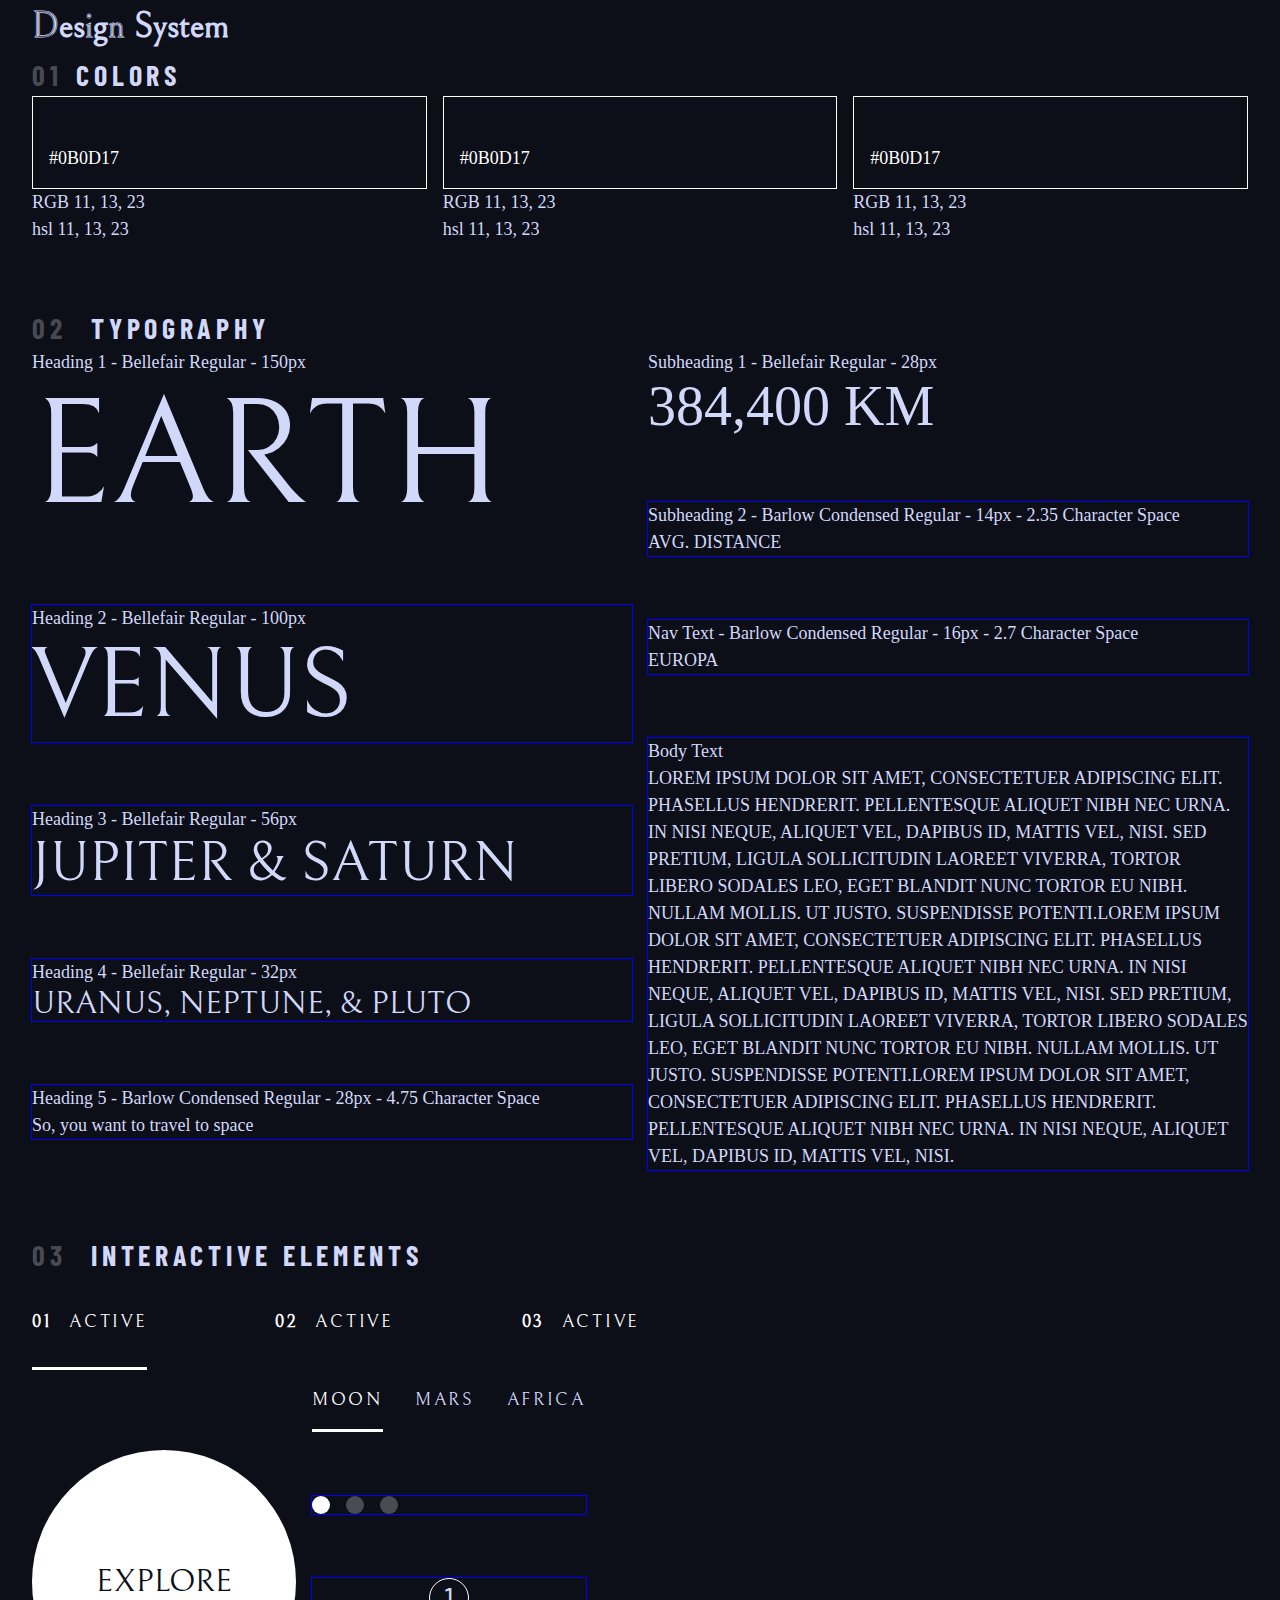
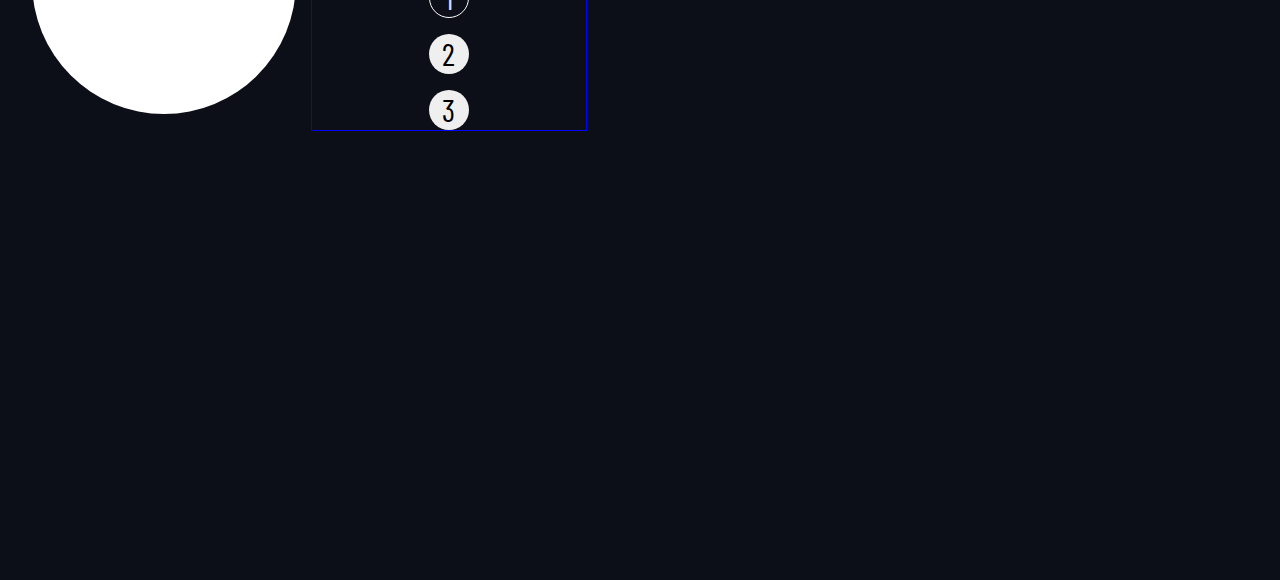
==== index.html @ 7bd152a9 "Css system design" ====
<!DOCTYPE html>
<html lang="en">
<head>
    <meta charset="UTF-8">
    <meta http-equiv="X-UA-Compatible" content="IE=edge">
    <meta name="viewport" content="width=device-width, initial-scale=1.0">
    <link rel="stylesheet" href="./style.css">
    <link rel="preconnect" href="https://fonts.googleapis.com">
    <link rel="preconnect" href="https://fonts.gstatic.com" crossorigin>
    <link href="https://fonts.googleapis.com/css2?family=Barlow+Condensed:wght@100;200;300;400;500;600;700;800&family=Barlow:wght@100;200;300;400;500;700&family=Bellefair&display=swap" rel="stylesheet">
    <title>Css System Design</title>
</head>
<body>
    <div class="container">
        <h1 class="ff-serif">Design System</h1>
        <section id="colors">
            <h2 class="numbered-title"><span>01</span>colors</h2>
            <div class="flex">
                <div style="flex-grow: 1;">
                    <div class="bg-dark text-white" style="padding: 3rem 1rem 1rem; border: 1px solid white ">
                        #0B0D17
                    </div>
                    <p><span class="text-accent">RGB 11, 13, 23</span></p>
                    <p><span class="text-accent">hsl 11, 13, 23</span></p>
                </div>
                <div style="flex-grow: 1;">
                    <div class="bg-dark text-white" style="padding: 3rem 1rem 1rem; border: 1px solid white ">
                        #0B0D17
                    </div>
                    <p><span class="text-accent">RGB 11, 13, 23</span></p>
                    <p><span class="text-accent">hsl 11, 13, 23</span></p>
                </div>
                <div style="flex-grow: 1;">
                    <div class="bg-dark text-white" style="padding: 3rem 1rem 1rem; border: 1px solid white ">
                        #0B0D17
                    </div>
                    <p><span class="text-accent">RGB 11, 13, 23</span></p>
                    <p><span class="text-accent">hsl 11, 13, 23</span></p>
                </div>
            </div>
        </section>

        <section id="typography"  style="margin: 4rem 0">
            <h2 class="numbered-title"><span>02 </span>Typography</h2>
            <div class="flex">
                <div style="flex-basis: 100%; --flow-space:4rem;" class="flow">
                    <div> 
                        <p class="text-accent">Heading 1 - Bellefair Regular - 150px</p>
                        <p class="fs-900 ff-serif uppercase">Earth</p>
                    </div>
                    <div> 
                        <p class="text-accent">Heading 2 - Bellefair Regular - 100px</p>
                        <p class="fs-800 ff-serif uppercase">Venus</p>
                    </div>
                    <div> 
                        <p class="text-accent">Heading 3 - Bellefair Regular - 56px</p>
                        <p class="fs-700 ff-serif uppercase">Jupiter & Saturn</p>
                    </div>
                    <div> 
                        <p class="text-accent">Heading 4 - Bellefair Regular - 32px</p>
                        <p class="fs-600 ff-serif uppercase">Uranus, Neptune, & Pluto</p>
                    </div>
                    <div> 
                        <p class="text-accent">Heading 5 - Barlow Condensed Regular - 28px - 4.75 Character Space</p>
                        <p>So, you want to travel to space</p>
                    </div>
                
                </div>
                
                <div  style="flex-basis: 100%; --flow-space:4rem;" class="flow">
                    <div> 
                        <p class="text-accent">Subheading 1 - Bellefair Regular - 28px</p>
                        <p class="uppercase fs-700 ff-seif">384,400 km</p>
                    </div>
                    <div> 
                        <p class="text-accent">Subheading 2 - Barlow Condensed Regular - 14px - 2.35 Character Space</p>
                        <p class="uppercase fs-400 ff-seif">Avg. Distance</p> 
                    </div>
                    <div> 
                        <p class="text-accent">Nav Text - Barlow Condensed Regular - 16px - 2.7 Character Space</p>
                        <p class="uppercase fs-400 ff-seif">Europa</p>
                    </div>
                    <div> 
                        <p class="text-accent">Body Text</p>
                        <p class="uppercase fs-400 ff-seif">Lorem ipsum dolor sit amet, consectetuer adipiscing elit. Phasellus hendrerit. Pellentesque aliquet nibh nec urna. In nisi neque, aliquet vel, dapibus id, mattis vel, nisi. Sed pretium, ligula sollicitudin laoreet viverra, tortor libero sodales leo, eget blandit nunc tortor eu nibh. Nullam mollis. Ut justo. Suspendisse potenti.Lorem ipsum dolor sit amet, consectetuer adipiscing elit. Phasellus hendrerit. Pellentesque aliquet nibh nec urna. In nisi neque, aliquet vel, dapibus id, mattis vel, nisi. Sed pretium, ligula sollicitudin laoreet viverra, tortor libero sodales leo, eget blandit nunc tortor eu nibh. Nullam mollis. Ut justo. Suspendisse potenti.Lorem ipsum dolor sit amet, consectetuer adipiscing elit. Phasellus hendrerit. Pellentesque aliquet nibh nec urna. In nisi neque, aliquet vel, dapibus id, mattis vel, nisi. </p>
                    </div>
                </div>
            </div>
        </section>

        <!--interactive-elements section-->
        <section id="interactive-elements">
            <h2 class="numbered-title"><span>03</span> Interactive elements</h2>
            
            <!-- navigation -->
            <div class="ff-serif">
                <nav>
                    <ul class="primary-navigation flex underline-indicators">
                        <li class="active">
                            <a href="" class="uppercase text-white letter-spacing-2">
                                <span>01</span>
                                Active
                            </a>
                        </li>
                        <li>
                            <a href="" class="uppercase text-white letter-spacing-2">
                                <span>02</span>
                                Active
                            </a>
                        </li>
                        <li>
                            <a href="" class="uppercase text-white letter-spacing-2">
                                <span>03</span>
                                Active
                            </a>
                        </li>
                    </ul>
                </nav>
            </div>
            
            <div class="flex">
                <div style="margin-top: 5rem;">
                    <!-- explore button -->
                    <a href="" class="large-button uppercase ff-serif fs-600  text-dark bg-white">Explore</a>
                </div>
                
                <div class="flow" style="margin-bottom: 50vh; --flow-space: 4rem;">
                    <!-- Tabs -->
                    
                    <div class="tab-list underline-indicators flex">
                        <button class="uppercase text-accent letter-spacing-2 bg-dark ff-serif" aria-selected="true">
                            Moon
                        </button>
                        <button class="uppercase text-accent letter-spacing-2 bg-dark ff-serif" aria-selected="false">
                            Mars
                        </button>
                        <button class="uppercase text-accent letter-spacing-2 bg-dark ff-serif" aria-selected="false">
                            Africa
                        </button>
                    </div>

                    <!-- Dots -->
                    
                    <div class="dot-indicators flex">
                        <button aria-selected="true">
                            <span class="sr-only">
                                Slide title
                            </span>
                        </button>
                        <button aria-selected="false">
                            <span class="sr-only">
                                Slide title
                            </span>
                        </button>
                        <button aria-selected="false">
                            <span class="sr-only">
                                Slide title
                            </span>
                        </button>
                    </div>

                    <!-- Numbers -->

                    <div class="flex num-indicators ff-sans-cond fs-600">
                        <button aria-selected="true" aria-choosen="first">
                            1
                        </button>
                        <button aria-selected="true" aria-choosen="second">
                            2
                        </button>
                        <button aria-selected="true" aria-choosen="third">
                            3
                        </button>
                    </div>
                </div>
            </div>
            
        </section>
    </div>
</body>
</html>
---- style.css ----
/*---------------------*/
/*  custom properties  */
/*---------------------*/

:root {
    --clr-dark: 230 35% 7%;
    --clr-light: 231 77% 90%;
    --clr-white: 0 0% 100%;

    /* font sizes */
    --fs-900: 9.375rem;
    --fs-800: 6.275rem;
    --fs-700: 3.5rem;
    --fs-600: 2rem;
    --fs-500: 1.75rem;
    --fs-400: 1.125rem;
    --fs-300: 1rem;
    --fs-200: 0.875rem;

    /* font families */

    --ff-serif: 'Bellefair', serif;
    --ff-sans-cond: 'Barlow Condensed', sans-serif;
    --ff-sans: 'Barlow', sans-serif;
}


/*---------------------*/
/*        reset        */
/*---------------------*/

/* https://piccalil.li/blog/a-modern-css-reset/ */

/* box sizing */
*,
*::before,
*::after {
    box-sizing: border-box;
}

/* reset margin */
body,
h1,
h2,
h3,
h4,
h5,
p,
figure,
picture {
    margin: 0;
}

/* set up the body */
body {
    font-family: var(--ff-sans-normal);
    line-height: 1.5;
    min-height: 100vh;
    font-size: var(--fs-400);
    color: hsl( var(--clr-light) );
    background-color: hsl( var(--clr-dark) );
    font-weight: 400;
}

/* make images easier to work with */
img,
picture {
    max-width: 100%;
    display: block;
}

/* make forms easier to work with */
input,
textarea,
select,
button {
    font: inherit;
}

/* remove animation for people who've turned them off  */
@media (prefers-reduced-motion: reduce) {
    *,
    *::before,
    *::after {
      animation-duration: 0.01ms !important;
      animation-iteration-count: 1 !important;
      transition-duration: 0.01ms !important;
      scroll-behavior: auto !important;
    }
}


/*---------------------*/
/*   utility classes   */
/*---------------------*/

/* general */

.flex {
    display: flex;
    gap: var(--gap, 1rem);
}

.grid {
    display: grid;
    gap: var(--gap, 1rem);
}

/*== apply this style for all children execpt firt child == */

/*
1 - FIRST METHOD
.flow > * + * {
    margin-top: 1rem;
    outline: 1px solid red;
} 
2 - FIRST METHOD
 second way to do that
 .flow *:not(:first-child) {

}
*/

.flow > *:where(:not(:first-child)) {
    margin-top: var(--flow-space, 1rem);
    outline: 1px solid blue;
}
.container {
    max-width: 80rem;
    padding-inline: 2rem;
    margin-inline: auto;
}

.sr-only {
    position: absolute;
    width: 1px;
    height: 1px;
    padding: 0;
    margin: -1px;
    overflow: hidden;
    clip: rect(0, 0, 0, 0);
    white-space: nowrap;
    border: 0;
}

/* colors */
.bg-dark { background-color: hsl( var(--clr-dark) );}
.bg-accent { background-color: hsl( var(--clr-light) );}
.bg-white { background-color: hsl( var(--clr-white) );}

.text-dark { color: hsl( var(--clr-dark) );}
.text-accent { color: hsl( var(--clr-light) );}
.text-white { color: hsl( var(--clr-white) );}


.example-component {
    background-color: hsl( var(--clr-light) / 0.2 );
}


/* typography */
.ff-serif {font-family: var(--ff-serif); }
.ff-sans-cond {font-family: var(--ff-sans-cond); }
.ff-sans-normal {font-family: var(--ff-sans-normal); }

.letter-spacing-1 {letter-spacing: 4.75px; }
.letter-spacing-2 {letter-spacing: 2.7px; }
.letter-spacing-3 {letter-spacing: 2.35px; }

.uppercase { text-transform: uppercase; }

.fs-900 { font-size: var(--fs-900); }
.fs-800 { font-size: var(--fs-800); }
.fs-700 { font-size: var(--fs-700); }
.fs-600 { font-size: var(--fs-600); }
.fs-500 { font-size: var(--fs-500); }
.fs-400 { font-size: var(--fs-400); }
.fs-300 { font-size: var(--fs-300); }
.fs-200 { font-size: var(--fs-200); }

.fs-900,
.fs-800,
.fs-700,
.fs-600 {
    line-height: 1.1;
}


.numbered-title {
    font-family: var(--ff-sans-cond);
    font-size: var(--fs-500);
    text-transform: uppercase;
    letter-spacing: 4.72px;
}

.numbered-title span {
    margin-right: .5em;
    font-weight: 700;
    color: hsl( var(--clr-white) / .25);
}

/*---------------------*/
/*      componnets     */
/*---------------------*/

.large-button {
    display: grid;
    padding: 0 2em;
    place-items: center;
    aspect-ratio: 1;
    z-index: 1;
    text-decoration: none;
    border-radius: 50%;
    position: relative;
}

.large-button::after {
    content: '';
    position: absolute;
    z-index: -1;
    background: hsl( var(--clr-white) / .15 );
    width: 100%;
    height: 100%;
    border-radius: 50%;
    opacity: 0;
    transition: opacity 500ms linear, transform 750ms ease-in-out;
}

.large-button:hover::after,
.large-button:focus::after {
    opacity: 1;
    transform: scale(1.2);
}

.primary-navigation {
    --gap:8rem;
    list-style-type: none;
    padding: 0;
    margin: 0;
    --underline-gap: 2rem
}


.primary-navigation a {
    text-decoration: none;
}

.primary-navigation a > span {
    font-weight: 700;
    margin-right: .5em;
}

.underline-indicators > * {
    padding: var(--underline-gap, 1rem) 0;
    border: 0;
    border-bottom: .2rem solid hsl( var(--clr-white) / 0);
    cursor: pointer;
}

.underline-indicators  > *:hover,
.underline-indicators  > *:focus {
    border-color: hsl( var(--clr-white) / .25 );
}

.underline-indicators > .active,
.underline-indicators > [aria-selected="true"] {
    border-color: hsl( var(--clr-white) / 1 );
    color: hsl( var(--clr-white) );
}

.tab-list {
    --gap: 2rem;
}

.dot-indicators > * {
    cursor: pointer;
    border: 0;
    border-radius: 50%;
    padding: .5em;
    background-color: hsl( var(--clr-white) / .25 );
}

.dot-indicators > *:hover,
.dot-indicators > *:focus {
    background-color: hsl( var(--clr-white) / .5 );
}

.dot-indicators > [aria-selected="true"] {
    background-color: hsl( var(--clr-white) / 1 );
}

.num-indicators {
   flex-direction: column;
   place-items: center;
}
.num-indicators > * {
   display: grid;
   place-items: center;
   width: 40px;
   height: 40px;
   border: 0;
   border-radius: 50%;
   cursor: pointer;
   transition: all .2s;
}

.num-indicators > *:hover,
.num-indicators > *:focus {
    transform: scale(1.5)
}

.num-indicators > [aria-choosen="first"] {
    background-color: hsl( var(--clr-dark) );
    border: 1px solid hsl( var(--clr-white) );
    color: hsl( var(--clr-light) );
}
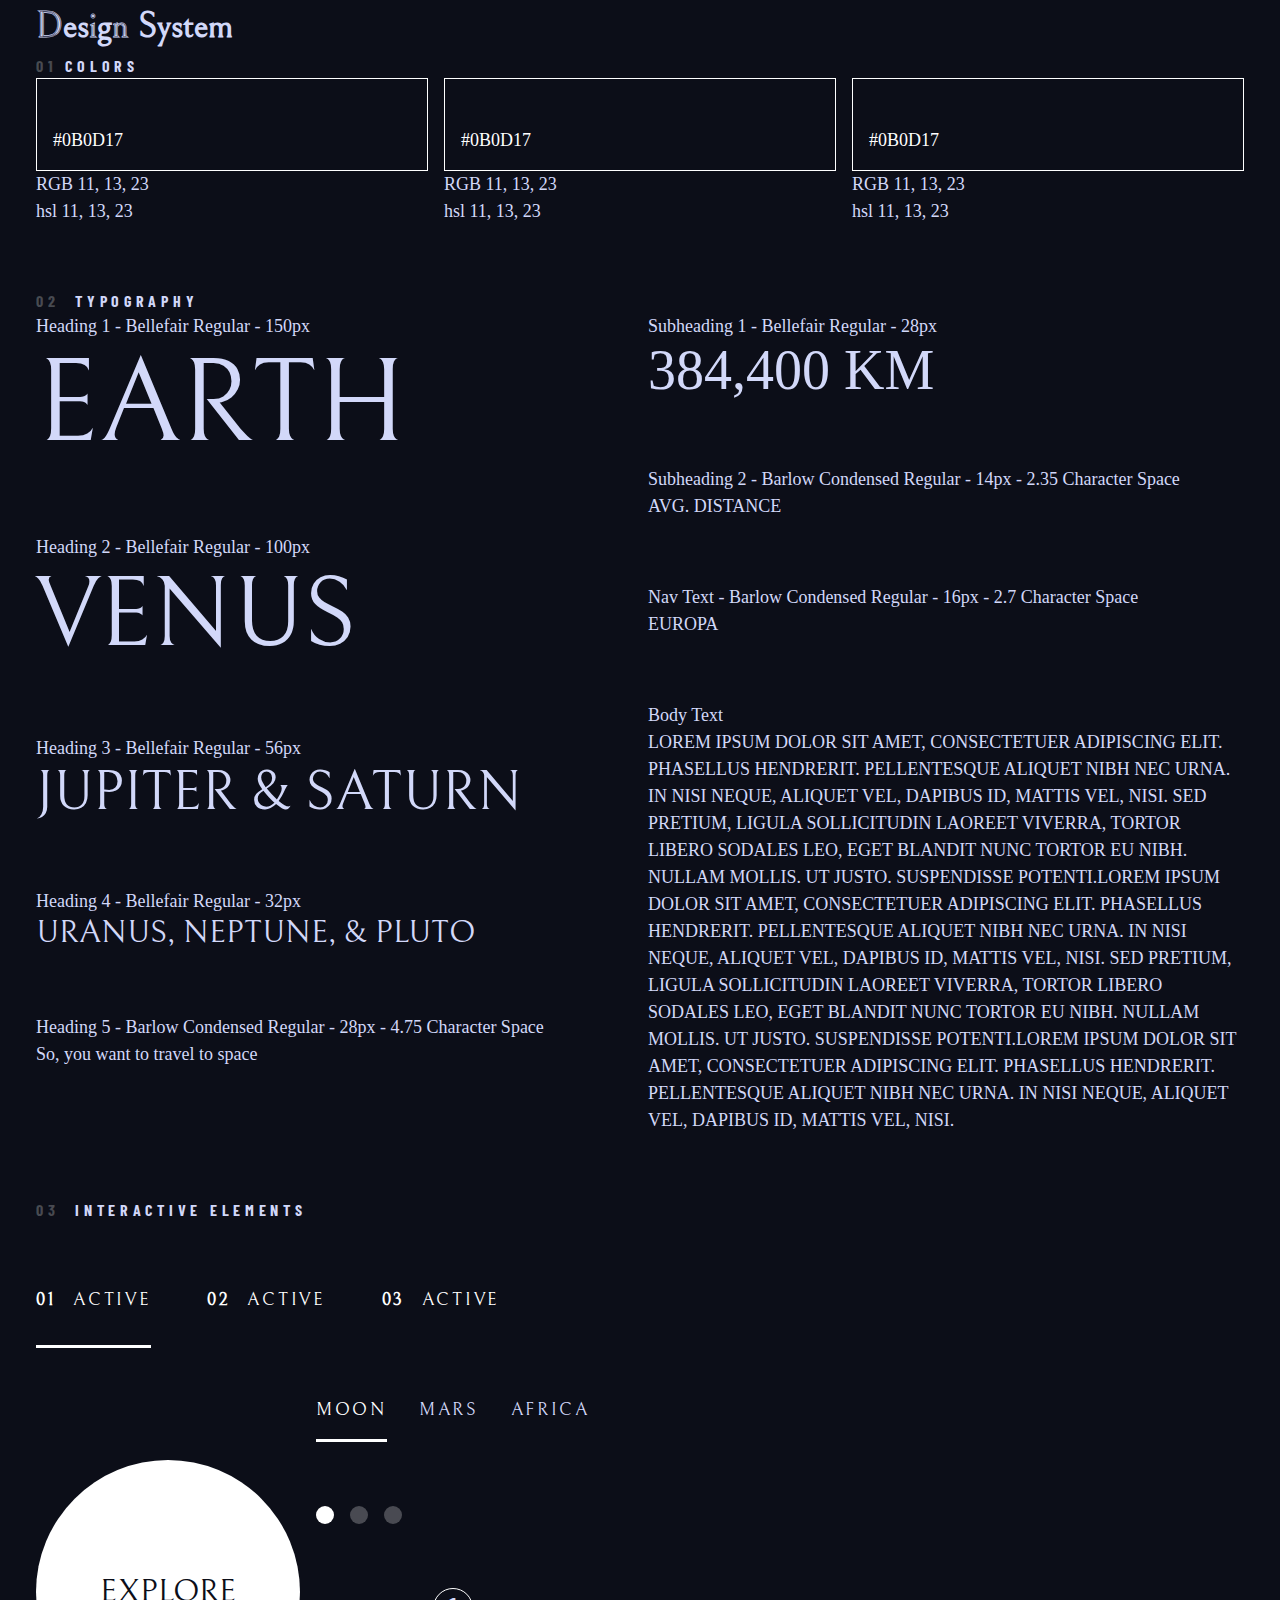
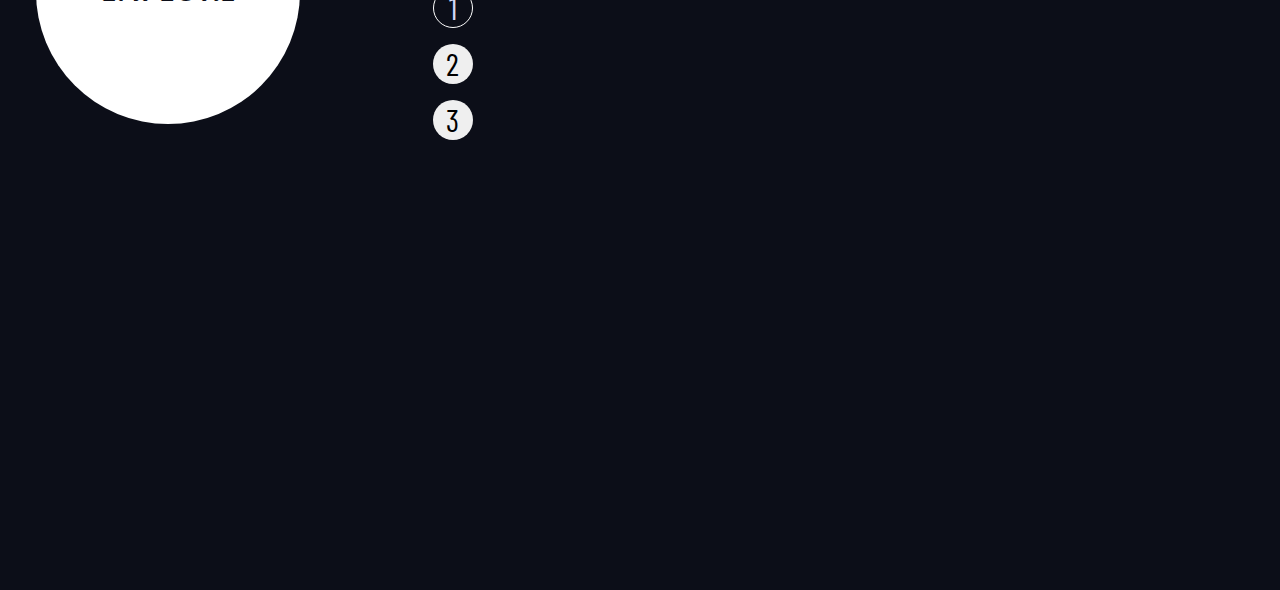
==== commit bb210696: "Finish Header section" ====
--- a/index.html
+++ b/index.html
@@ -9,6 +9,9 @@
     <link rel="preconnect" href="https://fonts.gstatic.com" crossorigin>
     <link href="https://fonts.googleapis.com/css2?family=Barlow+Condensed:wght@100;200;300;400;500;600;700;800&family=Barlow:wght@100;200;300;400;500;700&family=Bellefair&display=swap" rel="stylesheet">
     <title>Css System Design</title>
+
+    
+    
 </head>
 <body>
     <div class="container">
@@ -95,7 +98,7 @@
             <!-- navigation -->
             <div class="ff-serif">
                 <nav>
-                    <ul class="primary-navigation flex underline-indicators">
+                    <ul data-visible="false" class="primary-navigation flex underline-indicators">
                         <li class="active">
                             <a href="" class="uppercase text-white letter-spacing-2">
                                 <span>01</span>
--- a/style.css
+++ b/style.css
@@ -8,13 +8,13 @@
     --clr-white: 0 0% 100%;
 
     /* font sizes */
-    --fs-900: 9.375rem;
-    --fs-800: 6.275rem;
-    --fs-700: 3.5rem;
-    --fs-600: 2rem;
-    --fs-500: 1.75rem;
-    --fs-400: 1.125rem;
-    --fs-300: 1rem;
+    --fs-900: clamp(3rem, 8vw + 1rem, 9.375rem);
+    --fs-800: 3.5rem;
+    --fs-700: 1.75rem;
+    --fs-600: 1.5rem;
+    --fs-500: 1rem;
+    --fs-400: 0.9375rem;
+    --fs-300: 0.9rem;
     --fs-200: 0.875rem;
 
     /* font families */
@@ -22,6 +22,24 @@
     --ff-serif: 'Bellefair', serif;
     --ff-sans-cond: 'Barlow Condensed', sans-serif;
     --ff-sans: 'Barlow', sans-serif;
+}
+
+@media (min-width: 35em) {
+    :root {
+    --fs-800: 5rem;
+    --fs-700: 2.5rem;
+    --fs-600: 1.5rem;
+    --fs-400: 1rem;
+    }
+}
+
+@media (min-width: 45em) {
+    :root {
+    --fs-800: 6.25rem;
+    --fs-700: 3.5rem;
+    --fs-600: 2rem;
+    --fs-400: 1.125rem;
+    }
 }
 
 
@@ -60,6 +78,11 @@
     color: hsl( var(--clr-light) );
     background-color: hsl( var(--clr-dark) );
     font-weight: 400;
+
+    display: grid;
+    grid-template-rows: min-content 1fr;
+
+    overflow-x: hidden;
 }
 
 /* make images easier to work with */
@@ -106,6 +129,10 @@
     gap: var(--gap, 1rem);
 }
 
+.d-block {
+    display: block;
+}
+
 /*== apply this style for all children execpt firt child == */
 
 /*
@@ -123,15 +150,45 @@
 
 .flow > *:where(:not(:first-child)) {
     margin-top: var(--flow-space, 1rem);
-    outline: 1px solid blue;
 }
 .container {
     max-width: 80rem;
-    padding-inline: 2rem;
+    padding-inline: 2em;
     margin-inline: auto;
 }
 
-.sr-only {
+.grid-container {
+    display: grid;
+    text-align: center;
+    place-items: center;
+    padding-inline: 1rem;
+}
+
+.grid-container * {
+    max-width: 50ch;
+}
+
+
+@media (min-width: 45em) {
+    .grid-container {
+        column-gap: var(--container-gap, 2rem);
+        grid-template-columns: minmax(2rem, 1fr) repeat(2, minmax(0, 40rem)) minmax(2rem, 1fr);
+        text-align: left;
+    }
+
+    .grid-container > *:first-child {
+        grid-column: 2;
+    }
+    .grid-container > *:last-child {
+        grid-column: 3;
+    }
+    .grid-container--home {
+        padding-bottom: max(2rem, 15vh);
+    }
+}
+
+
+.sr-only { 
     position: absolute;
     width: 1px;
     height: 1px;
@@ -204,7 +261,8 @@
 /*---------------------*/
 
 .large-button {
-    display: grid;
+    display: inline-grid;
+    font-size: 2rem;
     padding: 0 2em;
     place-items: center;
     aspect-ratio: 1;
@@ -232,14 +290,32 @@
     transform: scale(1.2);
 }
 
+.primary-header {
+    justify-content: space-between;
+    align-items: center;
+}
+
+.logo {
+    margin: 1.5rem clamp(1.5rem, 5vw, 3.5rem);
+}
+
+.mobile-nav-toggle {
+    display: none;
+}
+
 .primary-navigation {
-    --gap:8rem;
-    list-style-type: none;
+    --underline-gap: 2rem;
+    --gap: clamp(1.5rem, 5vw, 3.5rem);
+    list-style: none;
     padding: 0;
     margin: 0;
-    --underline-gap: 2rem
-}
-
+    background-color: hsl( var(--clr-dark) / 0.9);
+    transition: all 0.5s;
+}
+
+.primary-navigation[data-visible="true"] {
+    transform: translateX(0);
+}
 
 .primary-navigation a {
     text-decoration: none;
@@ -248,6 +324,104 @@
 .primary-navigation a > span {
     font-weight: 700;
     margin-right: .5em;
+}
+
+/* @supports (backdrop-filter: blur(1rem)) {
+    .primary-navigation {
+        background: hsl( var(--clr-white) / 0.9 );
+        backdrop-filter: blur(1.5rem);
+    }
+} */
+
+@media (max-width: 45rem ) {
+    .primary-navigation {
+        margin: 0;
+        --underline-gap: 2rem;
+        position: fixed;
+        inset: 0 0 0 30%;
+        padding: min(20rem, 20vh) 2rem;
+        flex-direction: column;
+        z-index: 1000;
+        transform: translateX(100%);
+    }
+
+    .primary-navigation.underline-indicators > .active {
+       border: 0;
+    }
+    .mobile-nav-toggle {
+        display: block;
+        position: absolute;
+        z-index: 2000;
+        right: 1rem;
+        top: 2rem;
+        background: transparent;
+        background-image: url('./assets/icon-hamburger.svg');
+        background-repeat: no-repeat;
+        background-position: center;
+        width: 1.5rem;
+        aspect-ratio: 1;
+        cursor: pointer;
+        border: none;
+    }
+
+    .mobile-nav-toggle[aria-expanded="true"] {
+        background-image: url('./assets/icon-close.svg');
+    }
+
+    .mobile-nav-togle:focus-visible {
+        outline: 5px solid white;
+        outline-offset: 5px;
+    }
+}
+
+@media (min-width: 45em) and (max-width: 59.999em) {
+    .primary-navigation {
+        padding-inline: 3rem;
+    }
+
+    .primary-navigation a > span {
+       display: none;
+    }
+}
+
+
+@media (min-width:60em) {
+    .primary-navigation {
+        margin-block: 2rem;
+    }
+}
+
+/* @media (min-width: 45em) {
+    .primary-header::after {
+        content: '';
+        display: block;
+        position: relative;
+        height: 1px;
+        width: 50%;
+        background-color: #fff;
+        order: 1;
+        margin-right: 2.5rem;  
+    }
+
+    nav {
+        order: 2;
+    }
+
+} */
+
+.skip-to-content {
+    position: absolute;
+    z-index: 9999;
+    background: hsl( var(--clr-white) );
+    color: hsl( var(--clr-dark) );
+    margin-inline: auto;
+    padding: .5em 1em;
+    transform: translateY(-100%);
+    transition: transform 250ms ease-in;
+}
+
+.skip-to-content:focus {
+    transform: translateY(0);
 }
 
 .underline-indicators > * {
@@ -316,3 +490,39 @@
 }
 
 
+.logo-box {
+    min-width: 40px;
+    min-height: 40px;
+}
+.logo {
+    max-width: 40px;
+}
+
+
+/*---------------------*/
+/*         pages       */
+/*---------------------*/
+body {
+    background-size: cover;
+    background-position: bottom center;
+}
+/* home */
+.home {
+    background: url('./assets/background-home-mobile.jpg');
+    background-size: cover;
+}
+
+@media (min-width: 35em) {
+    .home {
+        background-position: center center;
+        background-image: url('./assets/background-home-tablet.jpg');
+    }
+}
+
+@media (min-width: 45em) {
+    .home {
+        background-position: center center;
+        background-image: url('./assets/background-home-desktop.jpg');
+    }
+}
+
